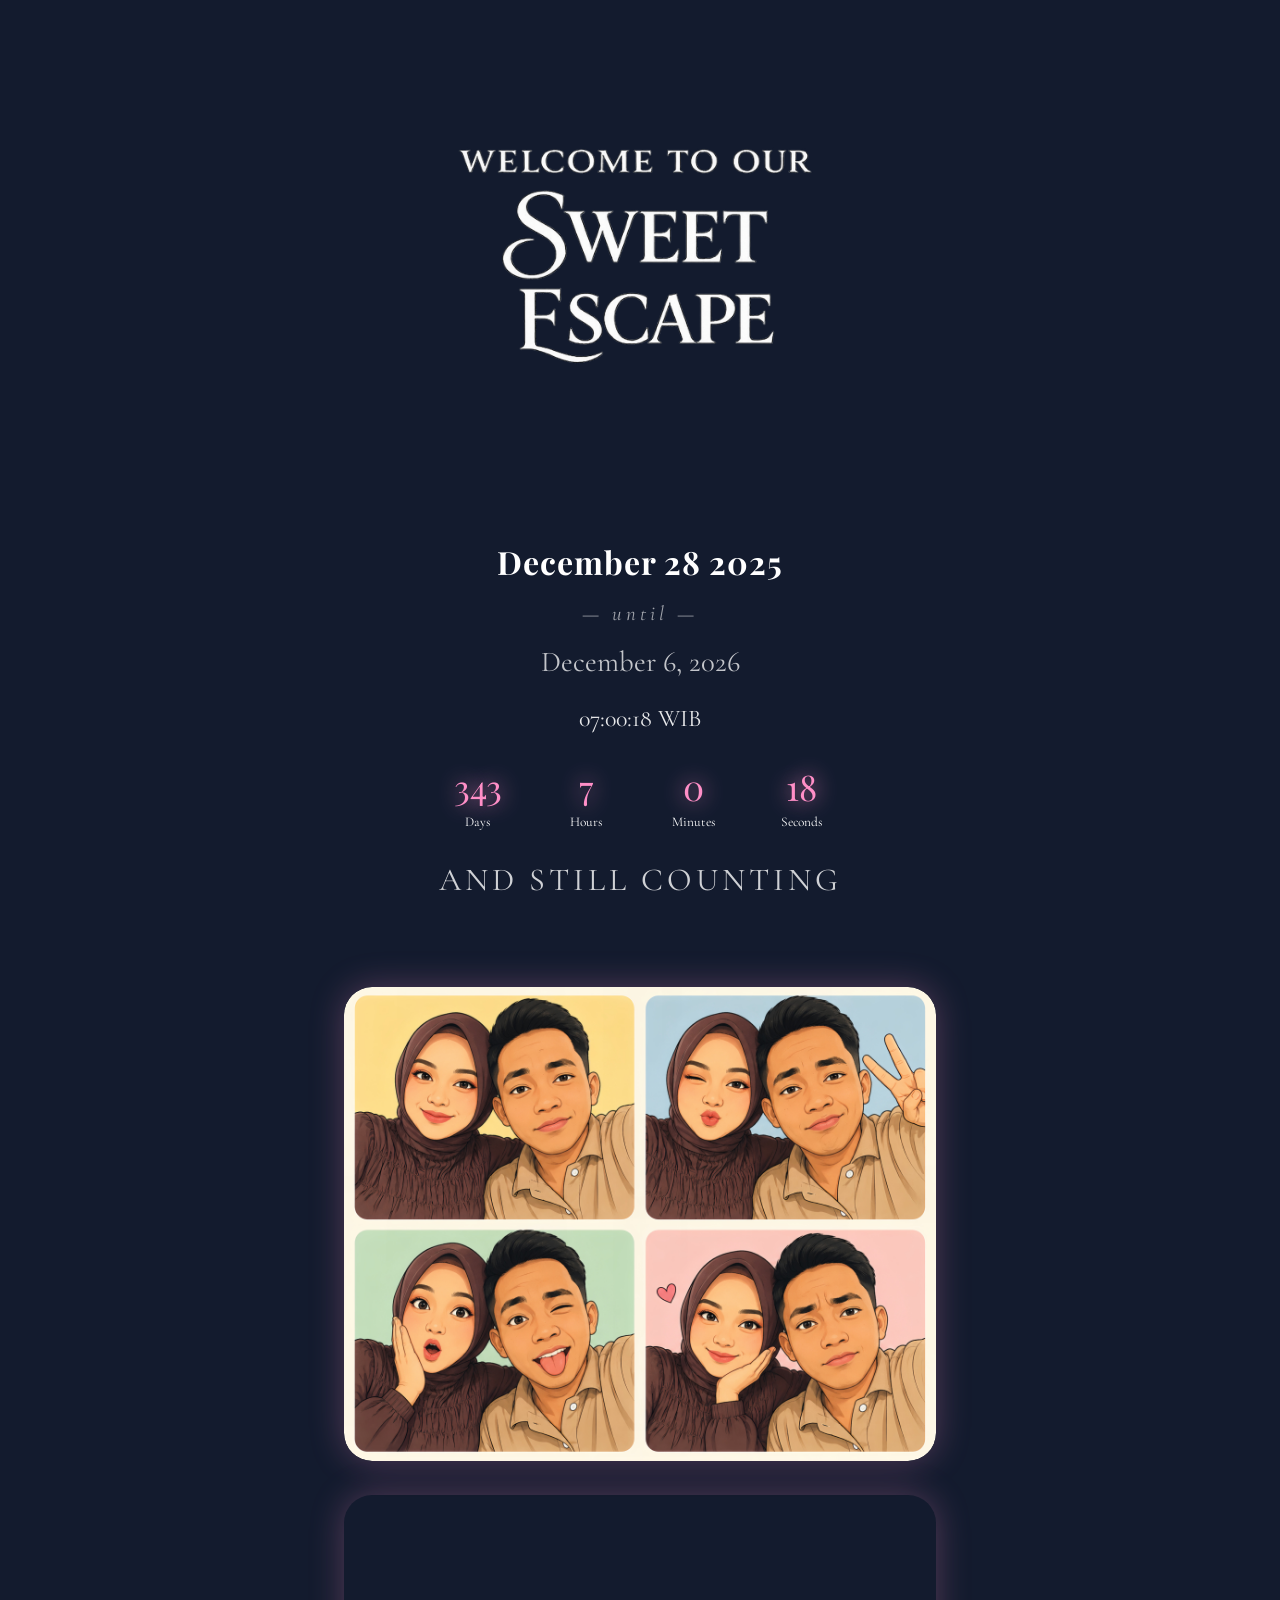
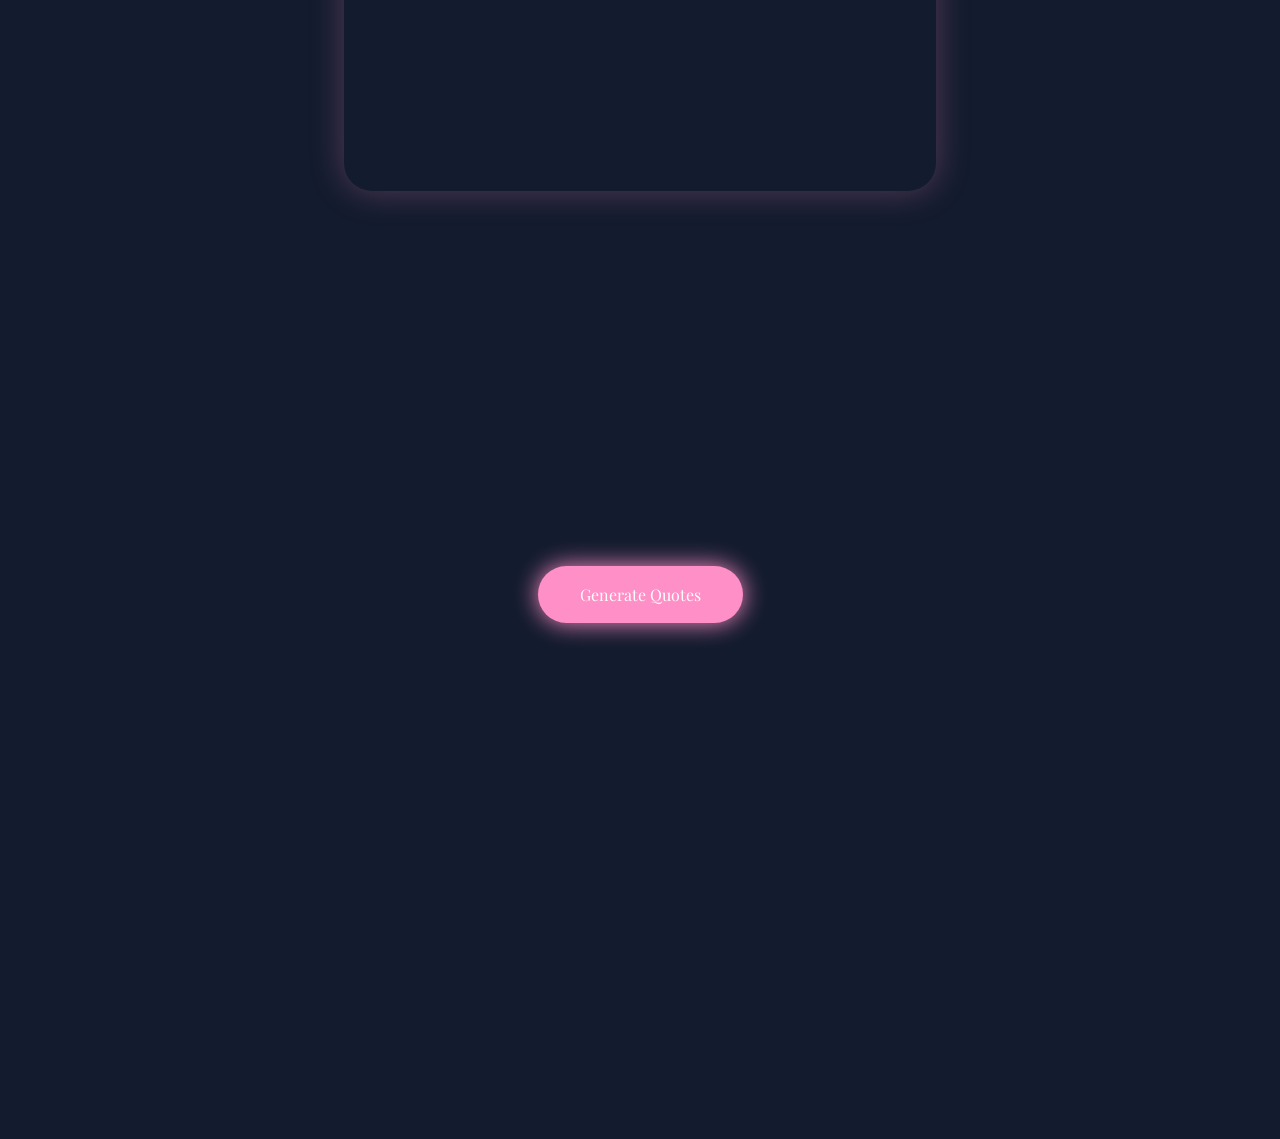
==== index.html @ 9b720d1b "index.html" ====
<!DOCTYPE html>
<html lang="en">
<head>
<meta charset="UTF-8">
<meta name="viewport" content="width=device-width, initial-scale=1.0">

<title>Our Sweet Escape</title>

<link rel="preconnect" href="https://fonts.googleapis.com">
<link rel="preconnect" href="https://fonts.gstatic.com" crossorigin>

<link href="https://fonts.googleapis.com/css2?family=Cormorant+Garamond:wght@400;500;700&family=Playfair+Display:wght@500;700&family=Inter:wght@300;400&display=swap" rel="stylesheet">

<link rel="stylesheet" href="style.css">
</head>
<body>

<!-- SECTION 1 -->
<section class="panel hero">

<img src="welcome.png" class="welcome-img">

<div class="timer-box">

<h2 id="anniversaryDate">December 28 2025</h2>

<div class="until-line">— until —</div>

<div id="fullDate"></div>

<div id="wibClock"></div>

<div class="count-grid">
<div><span id="days">0</span><small>Days</small></div>
<div><span id="hours">0</span><small>Hours</small></div>
<div><span id="minutes">0</span><small>Minutes</small></div>
<div><span id="seconds">0</span><small>Seconds</small></div>
</div>

<p>AND STILL COUNTING</p>

</div>
</section>

<!-- SECTION 2 -->
<section class="panel memories">

<img src="sakurakiri.png" class="sakura left">
<img src="sakurakanan.png" class="sakura right">

<div class="media-stack">

<div class="media-box">
<img src="fotolandscape.jpg" alt="">
</div>

<div class="media-box">
<video autoplay muted loop playsinline>
<source src="cliplandscape.mp4" type="video/mp4">
</video>
</div>

</div>

</section>

<!-- SECTION 3 -->
<section class="panel quotes-section">

<button id="generateBtn">Generate Quotes</button>

<div id="quoteOutput"></div>

</section>

<script src="quotes.js"></script>
<script src="script.js"></script>

</body>
</html>
---- style.css ----
*{
margin:0;
padding:0;
box-sizing:border-box;
cursor:url("images/lovecursor.png"),auto;
}

body{
background:#131B2E;
color:white;
overflow-x:hidden;
scroll-behavior:smooth;
font-family:'Inter',sans-serif;
}

.panel{
min-height:100vh;
display:flex;
flex-direction:column;
justify-content:center;
align-items:center;
padding:40px 20px;
position:relative;
}

h2{
font-family:'Playfair Display',serif;
letter-spacing:1px;
font-size:2rem;
}

small,p,#wibClock,#fullDate{
font-family:'Cormorant Garamond',serif;
}

.welcome-img{
width:min(80vw,460px);
margin-bottom:40px;
animation:fadeUp 2s ease forwards;
}

.timer-box{
text-align:center;
animation:fadeUp 2s ease forwards;
}

#wibClock{
font-size:1.5rem;
margin:10px 0;
opacity:.9;
}

#fullDate{
font-size:1.8rem;
margin-bottom:25px;
opacity:.75;
}

.until-line{
font-family:'Cormorant Garamond',serif;
font-size:1.3rem;
letter-spacing:4px;
opacity:.6;
margin:18px 0;
font-style:italic;
}

.count-grid{
display:grid;
grid-template-columns:repeat(4,1fr);
gap:28px;
margin:30px 0;
}

.count-grid span{
font-size:2.2rem;
display:block;
color:#FF8FC7;
text-shadow:0 0 22px #FF8FC7;
font-family:'Playfair Display',serif;
}

.timer-box p{
letter-spacing:4px;
opacity:.8;
font-size:2rem;
}

/* SAKURA */

.sakura{
position:absolute;
width:500px;
opacity:.42;
transition:2.2s ease;
z-index:1;
}

.left{
left:-500px;
top:5%;
}

.right{
right:-500px;
bottom:5%;
}

.memories.show .left{
left:-70px;
}

.memories.show .right{
right:-70px;
}

/* MEDIA */

.media-stack{
display:flex;
flex-direction:column;
gap:34px;
width:min(82vw,760px);
z-index:3;
align-items:center;
}

.media-box{
width:78%;
overflow:hidden;
border-radius:28px;
box-shadow:0 0 34px rgba(255,143,199,.28);
display:flex;
justify-content:center;
align-items:center;
background:transparent;
}

.media-box img{
width:100%;
height:auto;
display:block;
border-radius:28px;
}

.media-box video{
width:100%;
height:auto;
display:block;
border-radius:28px;
}

/* BUTTON */

#generateBtn{
padding:18px 42px;
border:none;
border-radius:999px;
background:#FF8FC7;
color:white;
font-family:'Playfair Display',serif;
font-size:1rem;
box-shadow:0 0 24px #FF8FC7;
transition:.35s;
}

#generateBtn:hover{
transform:scale(1.06);
}

#quoteOutput{
margin-top:50px;
max-width:760px;
min-height:140px;
text-align:center;
font-family:'Cormorant Garamond',serif;
font-size:1.7rem;
line-height:1.8;
padding:0 20px;
}

@keyframes fadeUp{
from{
opacity:0;
transform:translateY(25px);
}
to{
opacity:1;
transform:translateY(0);
}
}

@media(max-width:768px){

.count-grid{
grid-template-columns:repeat(2,1fr);
gap:20px;
}

.sakura{
width:330px;
}

.memories.show .left{
left:-90px;
}

.memories.show .right{
right:-90px;
}

#quoteOutput{
font-size:1.2rem;
}

h2{
font-size:1.45rem;
}
}
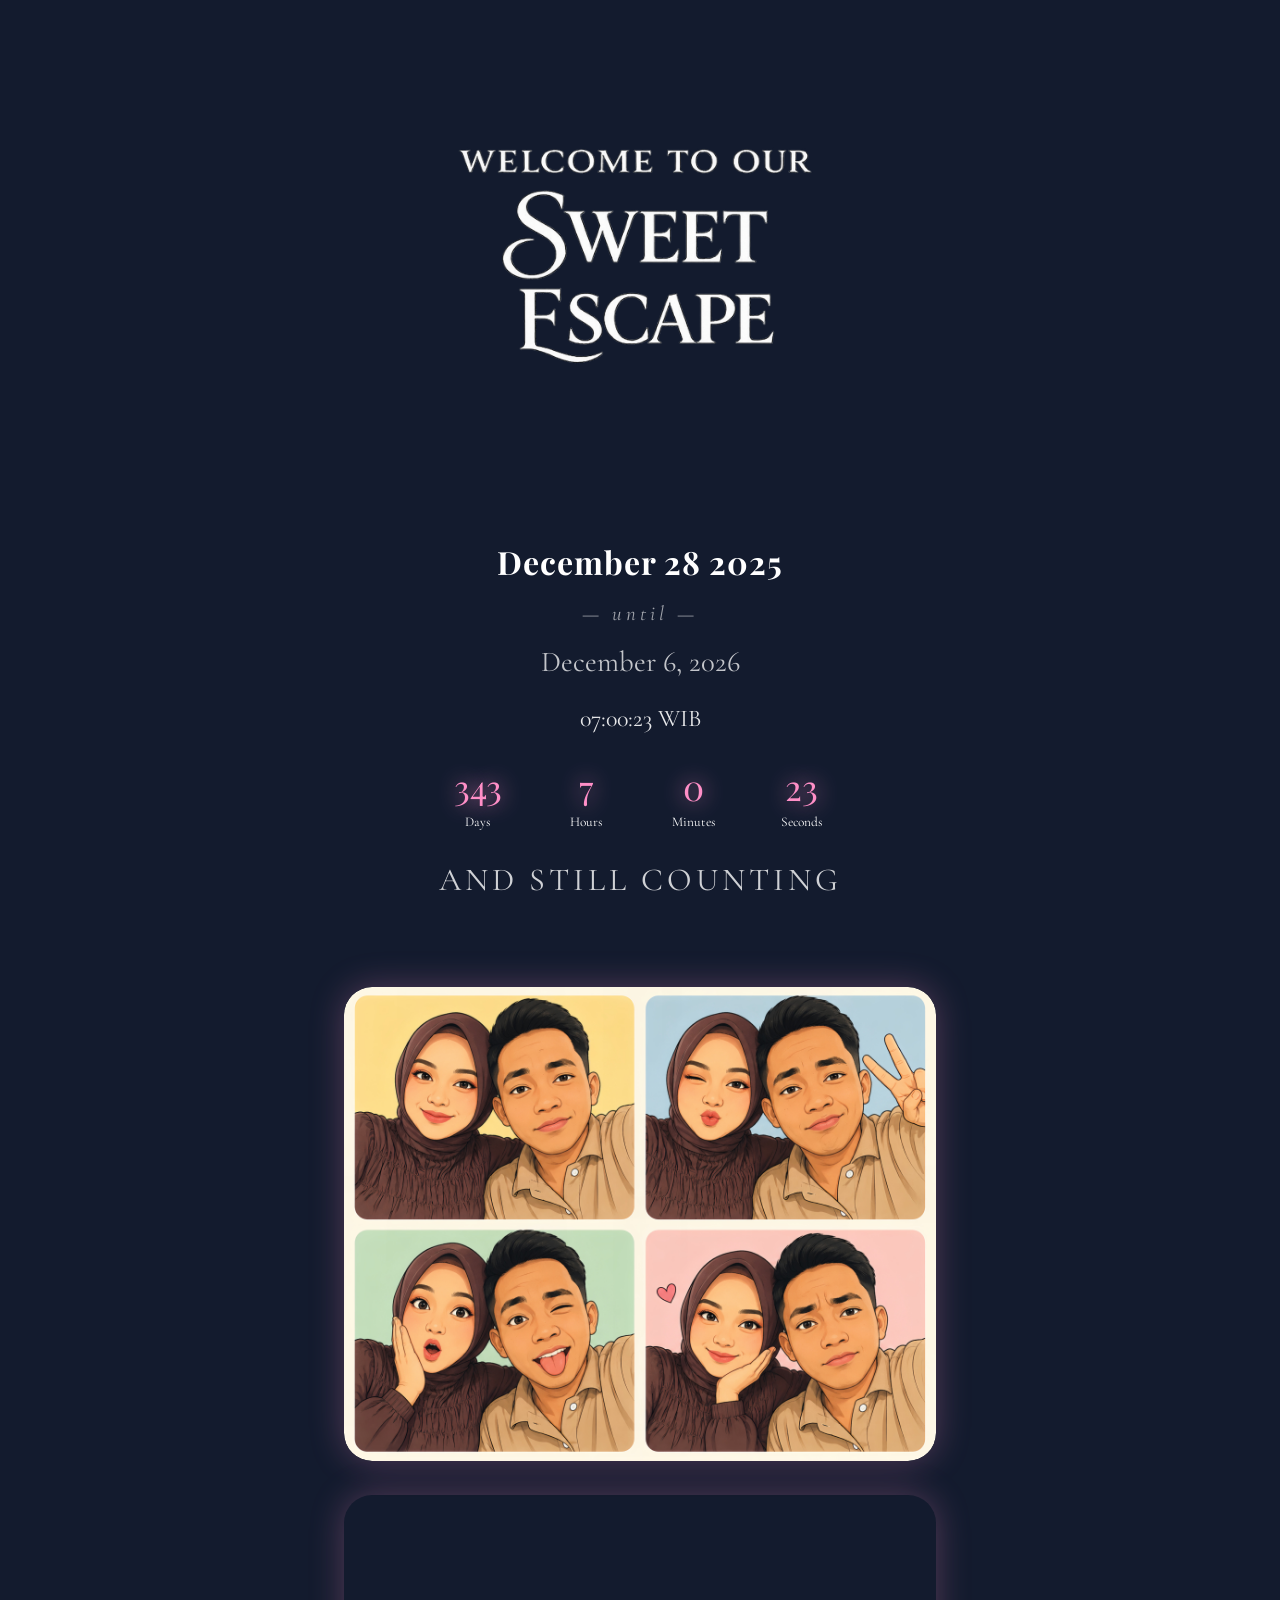
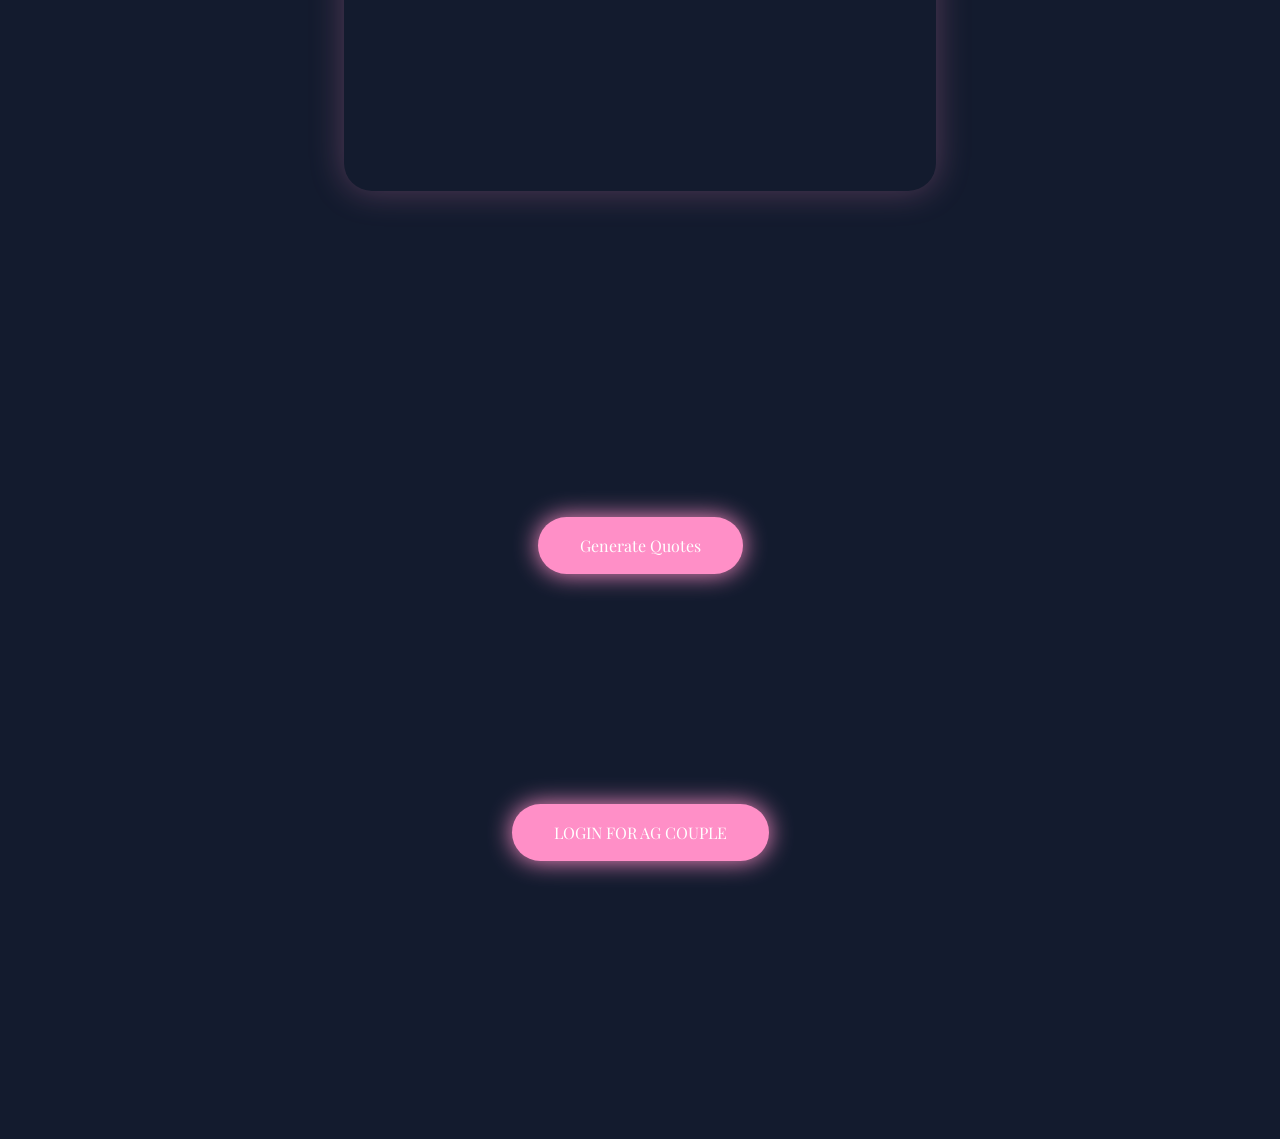
==== commit 26ef1cd5: "restore full project after reset" ====
--- a/index.html
+++ b/index.html
@@ -71,10 +71,34 @@
 
 <div id="quoteOutput"></div>
 
+<button id="loginBtn" class="quote-btn">
+LOGIN FOR AG COUPLE
+</button>
+
 </section>
 
+<!-- LOGIN POPUP -->
+<div id="loginPopup">
+
+<div class="login-box">
+
+<h2>AG Couple Login</h2>
+
+<input id="loginUsername" placeholder="ID">
+
+<input id="loginPassword" type="password" placeholder="Password">
+
+<button onclick="submitLogin()">Enter</button>
+
+<p id="loginError"></p>
+
+</div>
+
+</div>
+
+<script src="auth.js"></script>
 <script src="quotes.js"></script>
 <script src="script.js"></script>
 
 </body>
-</html>
+</html>
--- a/style.css
+++ b/style.css
@@ -2,7 +2,7 @@
 margin:0;
 padding:0;
 box-sizing:border-box;
-cursor:url("images/lovecursor.png"),auto;
+cursor:url("lovecursor.png"),auto;
 }
 
 body{
@@ -86,8 +86,6 @@
 font-size:2rem;
 }
 
-/* SAKURA */
-
 .sakura{
 position:absolute;
 width:500px;
@@ -114,8 +112,6 @@
 right:-70px;
 }
 
-/* MEDIA */
-
 .media-stack{
 display:flex;
 flex-direction:column;
@@ -150,9 +146,10 @@
 border-radius:28px;
 }
 
-/* BUTTON */
-
-#generateBtn{
+/* BUTTONS */
+
+#generateBtn,
+#loginBtn{
 padding:18px 42px;
 border:none;
 border-radius:999px;
@@ -164,8 +161,13 @@
 transition:.35s;
 }
 
-#generateBtn:hover{
+#generateBtn:hover,
+#loginBtn:hover{
 transform:scale(1.06);
+}
+
+#loginBtn{
+margin-top:45px;
 }
 
 #quoteOutput{
@@ -216,4 +218,116 @@
 h2{
 font-size:1.45rem;
 }
+}
+
+/* LOGIN POPUP */
+
+#loginPopup{
+position:fixed;
+inset:0;
+background:rgba(0,0,0,.85);
+display:none;
+justify-content:center;
+align-items:center;
+z-index:9999;
+}
+
+#loginPopup.show{
+display:flex;
+}
+
+.login-box{
+background:#111;
+padding:35px;
+border-radius:20px;
+width:320px;
+display:flex;
+flex-direction:column;
+gap:15px;
+}
+
+.login-box input{
+padding:14px;
+border-radius:12px;
+border:none;
+}
+
+.login-box button{
+padding:14px;
+border:none;
+border-radius:999px;
+background:#FF8FC7;
+color:white;
+font-family:'Playfair Display',serif;
+box-shadow:0 0 24px #FF8FC7;
+}
+
+#loginError{
+color:pink;
+text-align:center;
+}
+
+#callPopup{
+position:fixed;
+inset:0;
+background:rgba(0,0,0,.85);
+display:none;
+justify-content:center;
+align-items:center;
+z-index:99999;
+}
+
+#callPopup.show{
+display:flex;
+}
+
+.call-box{
+display:flex;
+flex-direction:column;
+align-items:center;
+gap:25px;
+}
+
+#callImage{
+width:min(85vw,500px);
+border-radius:24px;
+box-shadow:0 0 30px rgba(255,143,199,.35);
+}
+
+#closeCallPopup{
+padding:18px 42px;
+border:none;
+border-radius:999px;
+background:#FF8FC7;
+color:white;
+font-family:'Playfair Display',serif;
+font-size:1rem;
+box-shadow:0 0 24px #FF8FC7;
+}
+
+#loginBtn{
+  margin-top:18px;
+}
+
+#loginBtn{
+margin-top:40px;
+}
+
+#startCallBtn,
+#logoutBtn{
+padding:18px 42px;
+border:none;
+border-radius:999px;
+background:#FF8FC7;
+color:white;
+font-family:'Playfair Display',serif;
+font-size:1rem;
+box-shadow:0 0 24px #FF8FC7;
+transition:.35s;
+margin-top:25px;
+}
+
+#startCallBtn:hover,
+#logoutBtn:hover{
+transform:scale(1.06);
 }
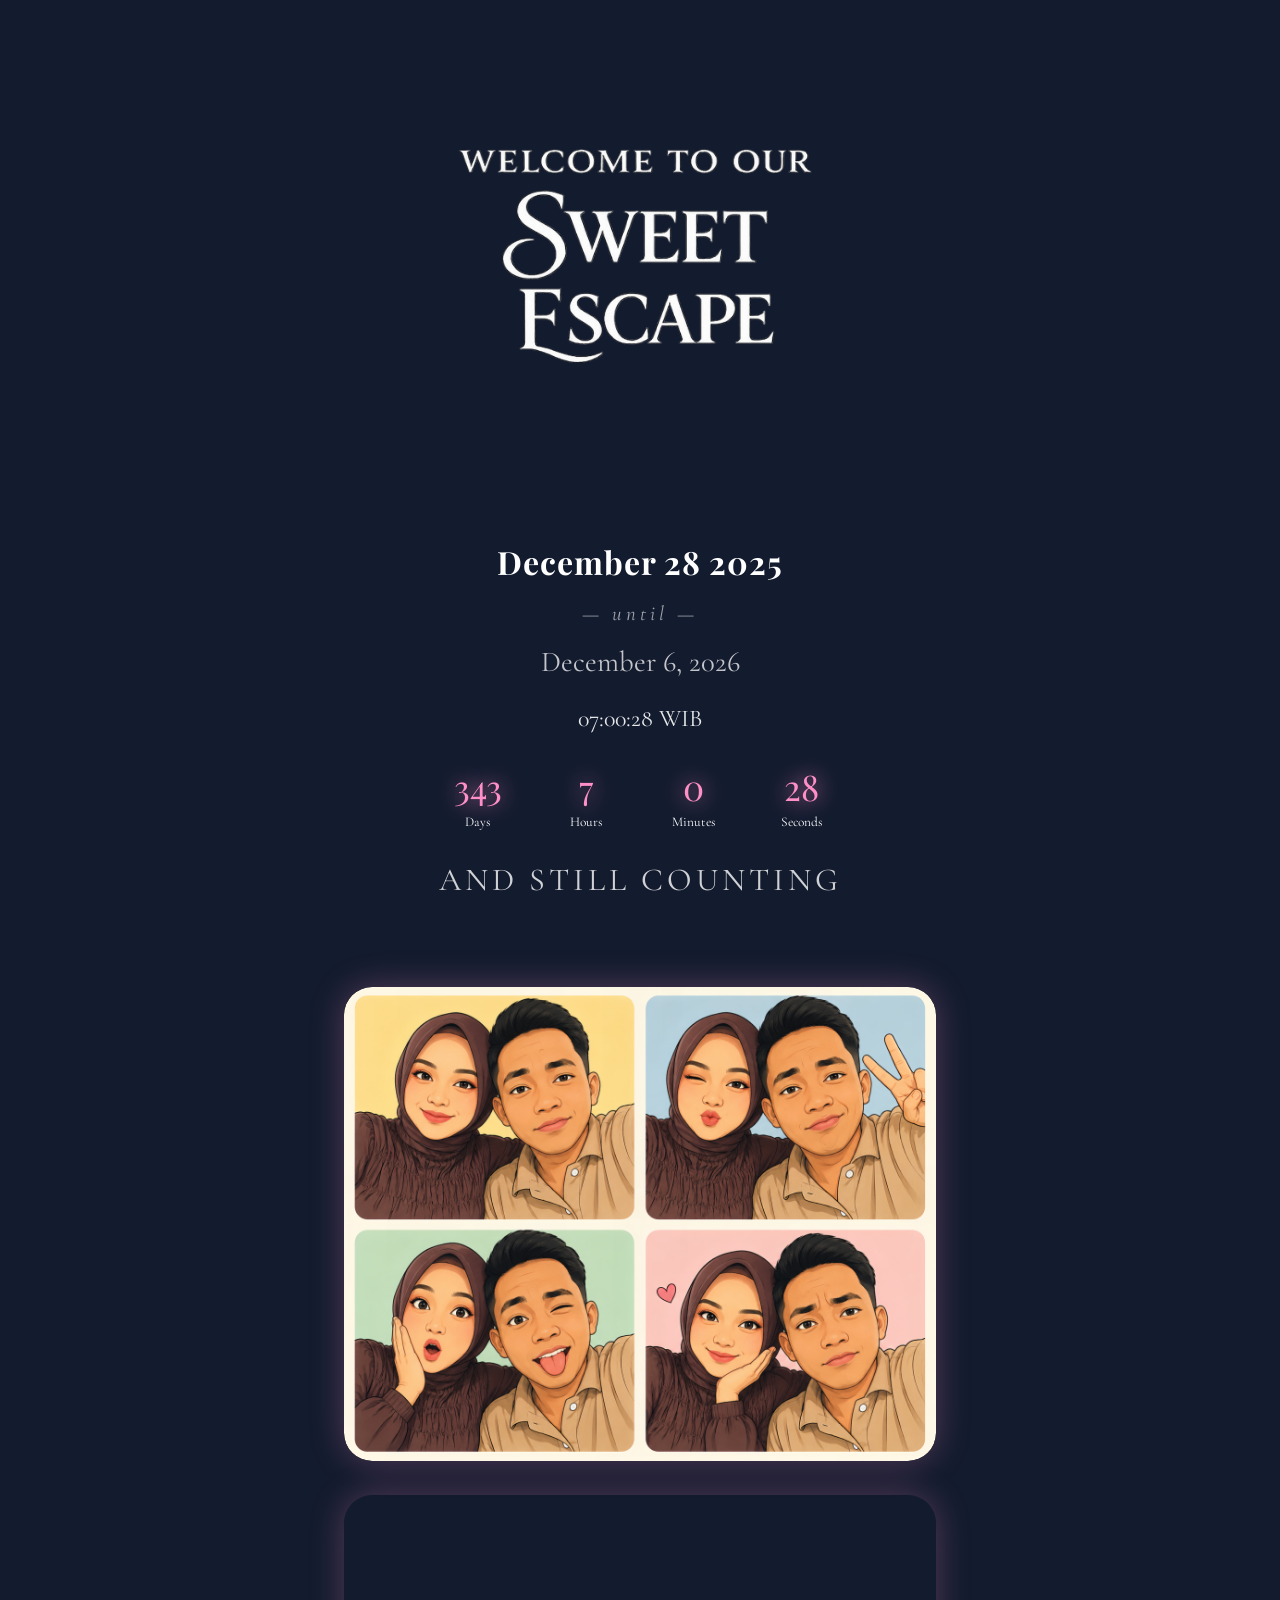
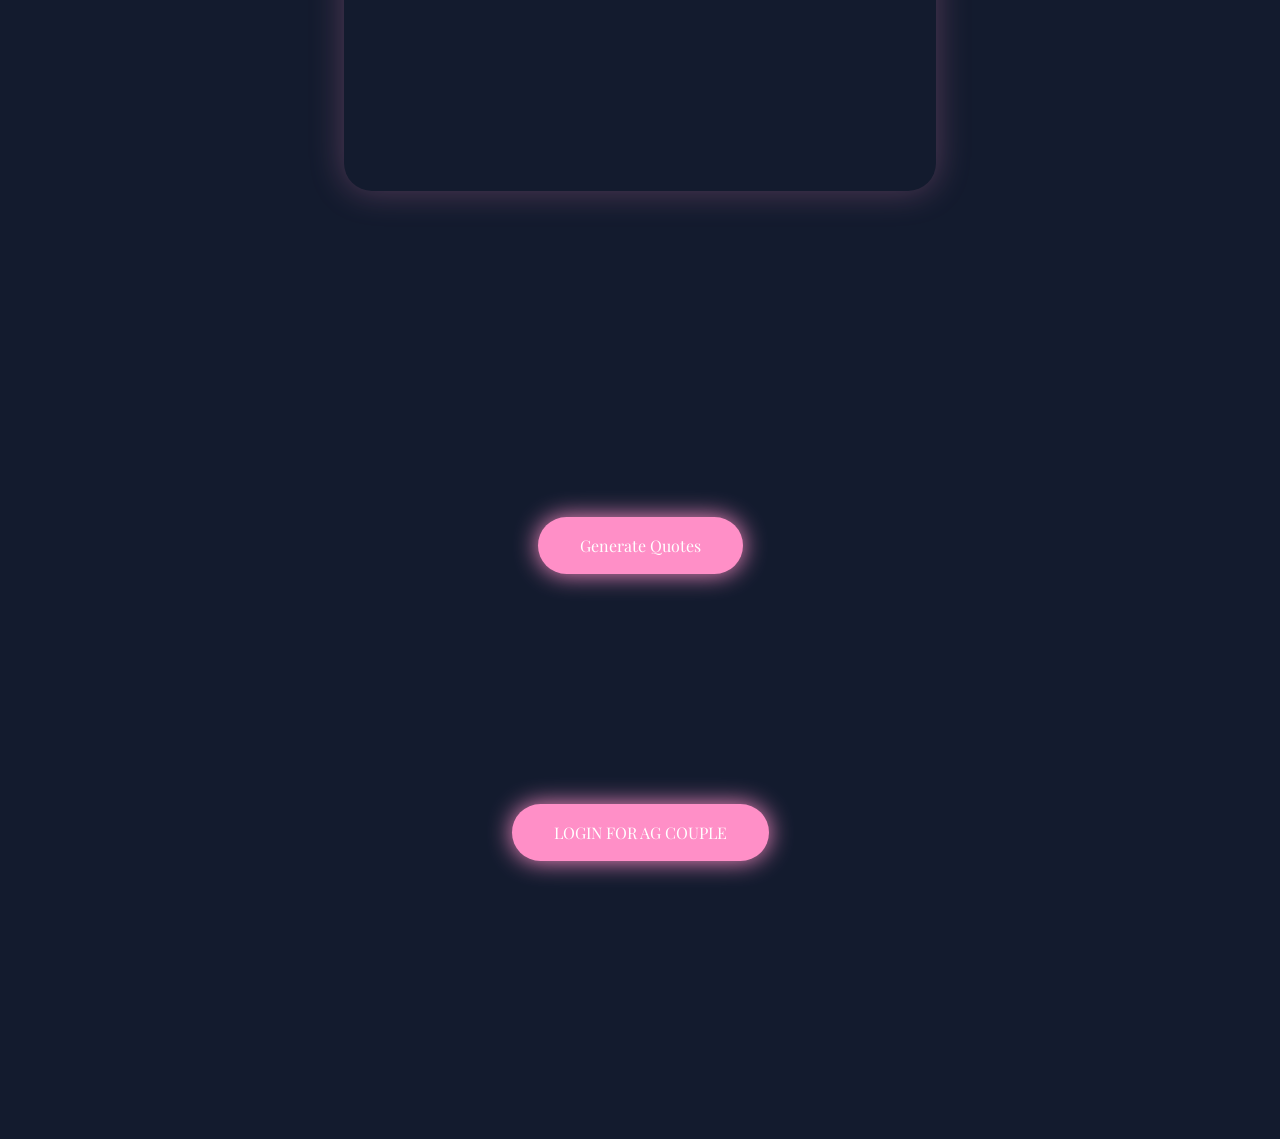
==== commit 7656526a: "index.html" ====
--- a/index.html
+++ b/index.html
@@ -101,4 +101,4 @@
 <script src="script.js"></script>
 
 </body>
-</html>+</html>
--- a/style.css
+++ b/style.css
@@ -330,4 +330,4 @@
 #startCallBtn:hover,
 #logoutBtn:hover{
 transform:scale(1.06);
-}+}
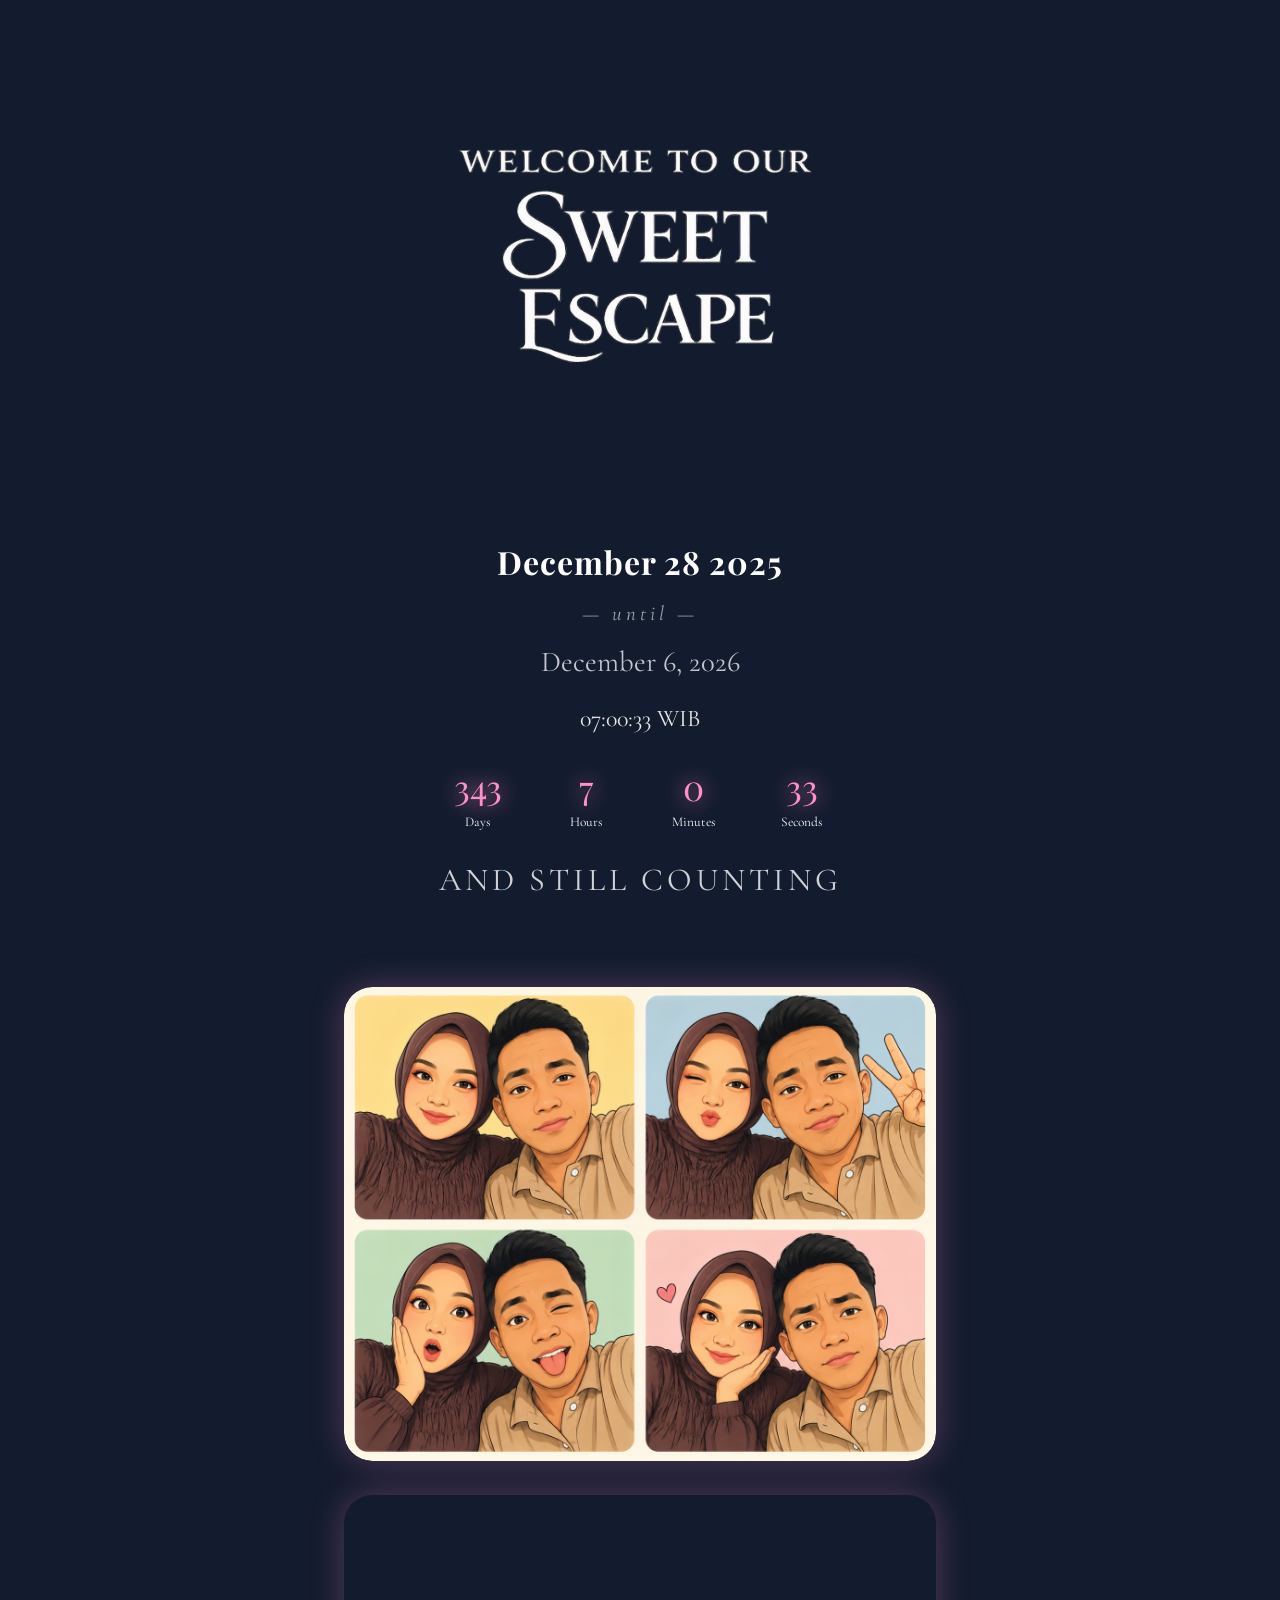
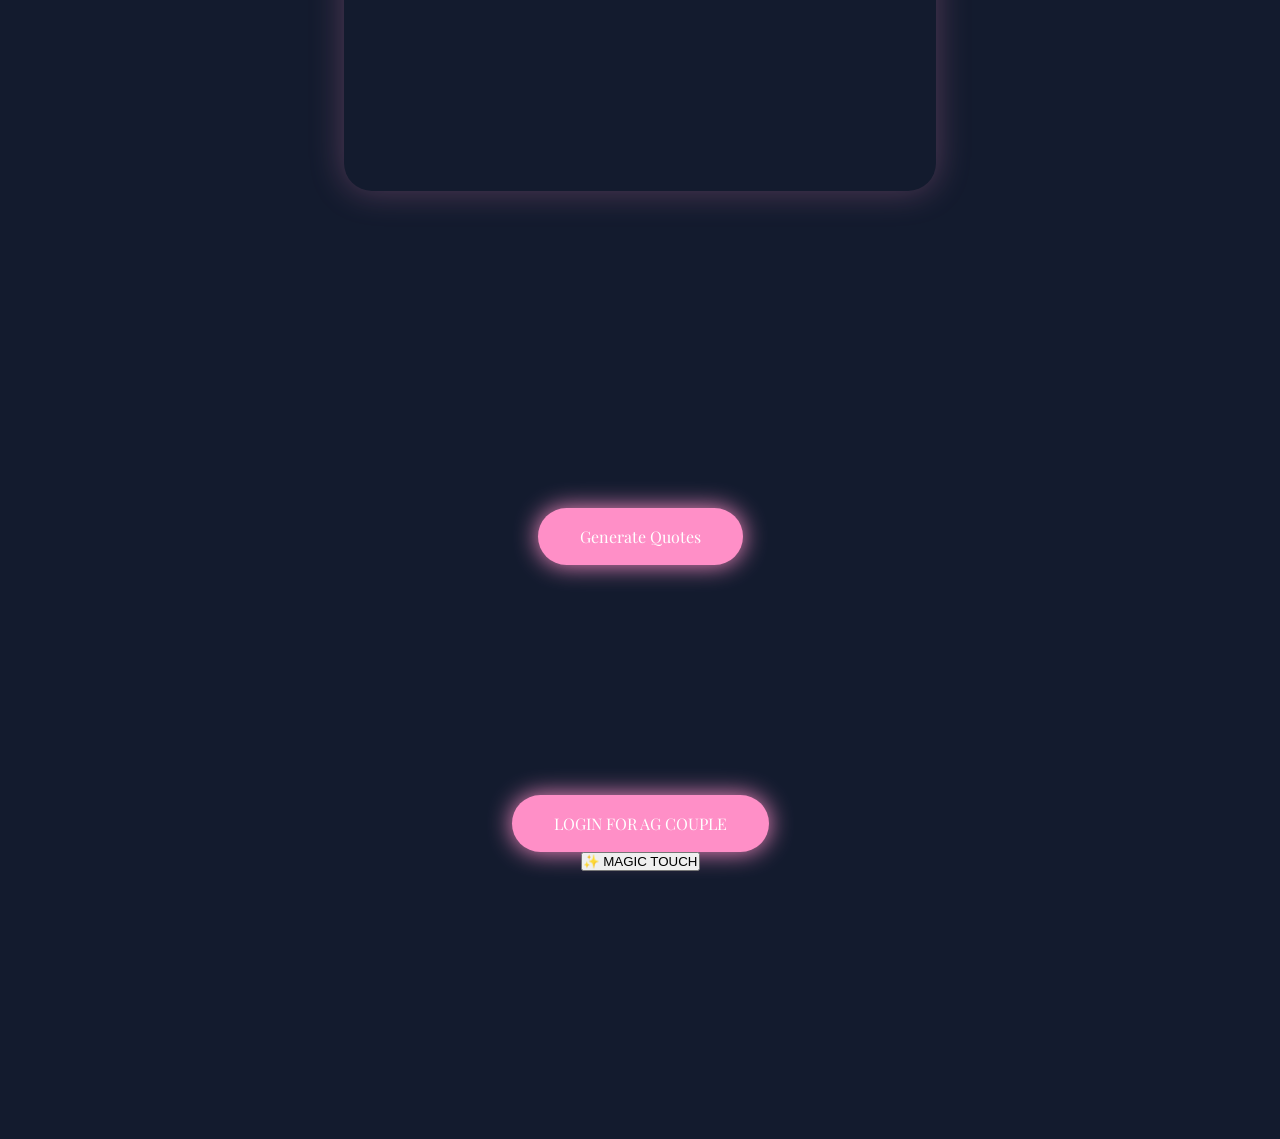
==== commit 87b0258a: "index.html" ====
--- a/index.html
+++ b/index.html
@@ -75,6 +75,10 @@
 LOGIN FOR AG COUPLE
 </button>
 
+<button id="magicTouchBtn" class="quote-btn">
+✨ MAGIC TOUCH
+</button>
+
 </section>
 
 <!-- LOGIN POPUP -->
--- a/style.css
+++ b/style.css
@@ -331,3 +331,55 @@
 #logoutBtn:hover{
 transform:scale(1.06);
 }
+
+#callText{
+font-family:'Playfair Display',serif;
+font-size:1.7rem;
+letter-spacing:2px;
+text-align:center;
+color:white;
+text-shadow:0 0 18px rgba(255,143,199,.5);
+}
+
+#incomingButtons{
+display:none;
+gap:18px;
+justify-content:center;
+align-items:center;
+flex-wrap:wrap;
+}
+
+.pink-btn{
+padding:18px 42px;
+border:none;
+border-radius:999px;
+background:#FF8FC7;
+color:white;
+font-family:'Playfair Display',serif;
+font-size:1rem;
+box-shadow:0 0 24px #FF8FC7;
+transition:.35s;
+}
+
+.pink-btn:hover{
+transform:scale(1.06);
+}
+
+@media(max-width:768px){
+
+#callText{
+font-size:1.2rem;
+padding:0 14px;
+}
+
+#incomingButtons{
+flex-direction:column;
+width:100%;
+}
+
+.pink-btn{
+width:80%;
+max-width:300px;
+}
+
+}
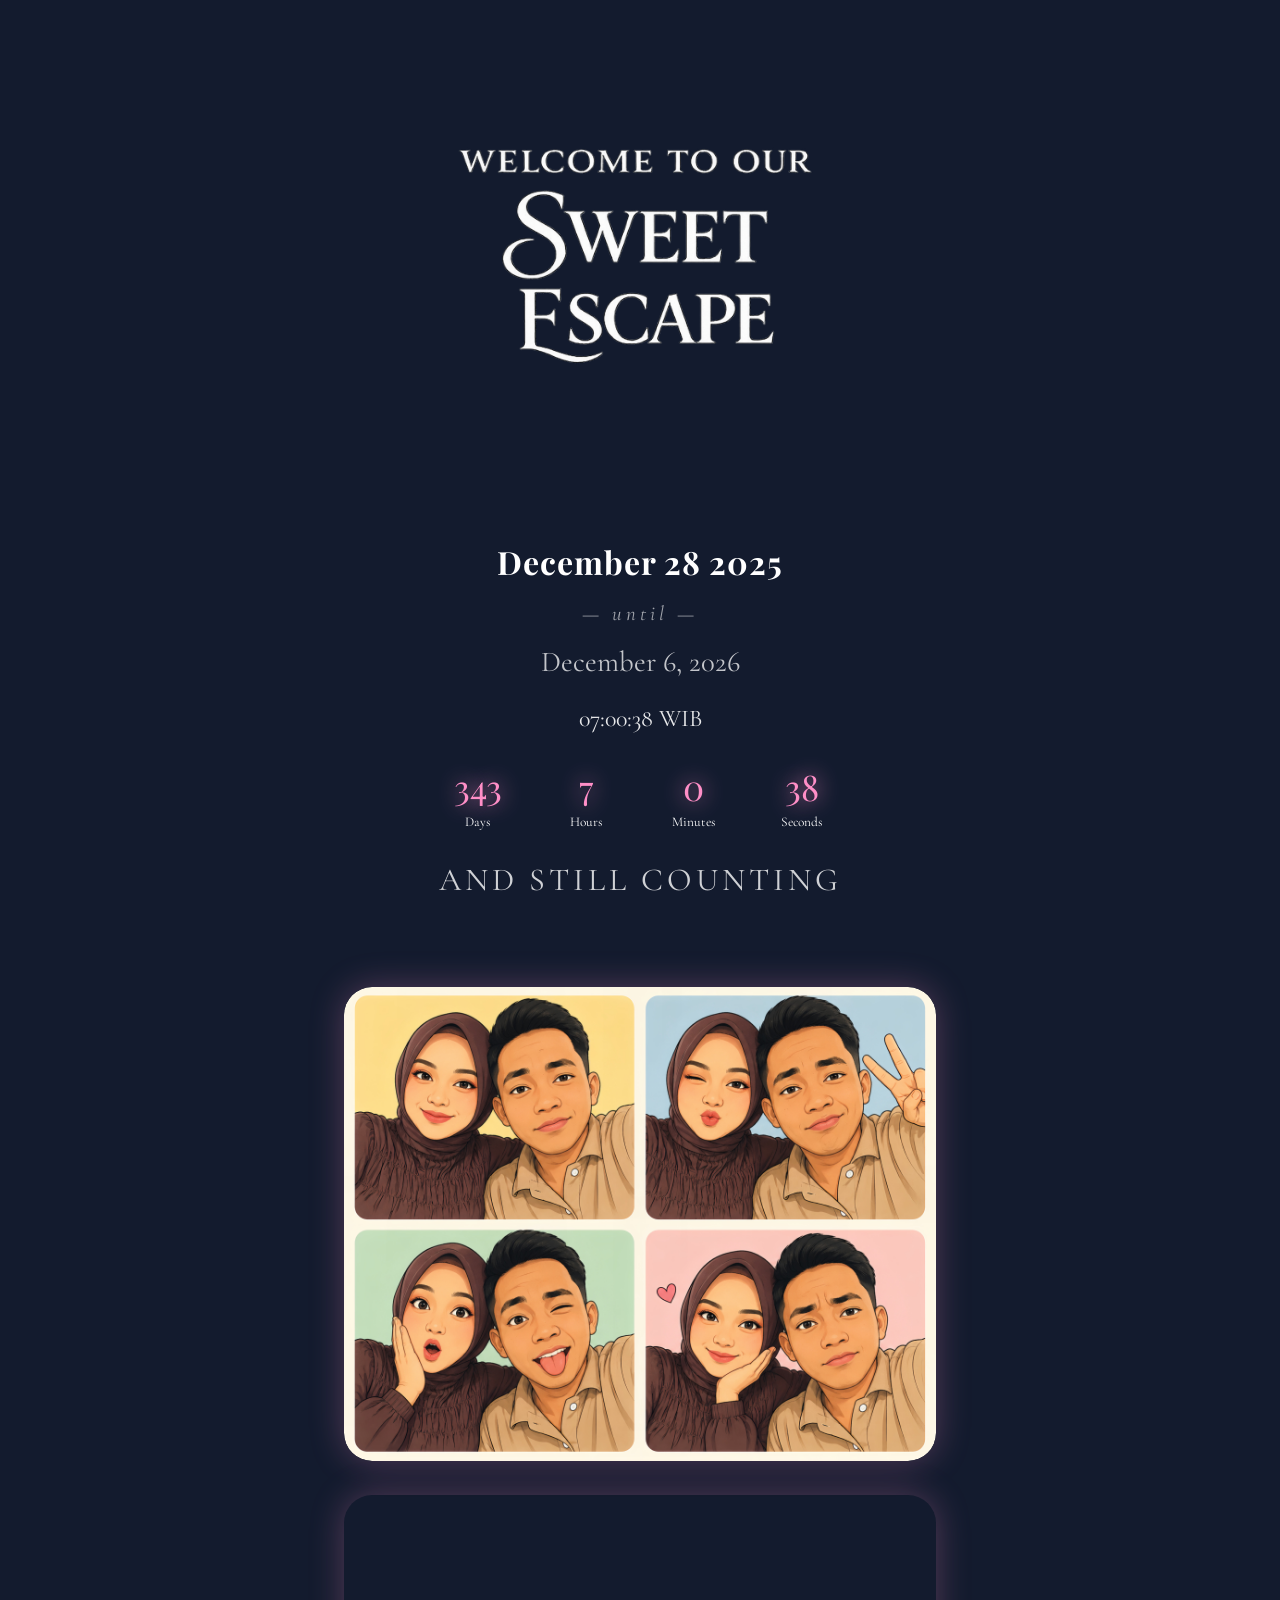
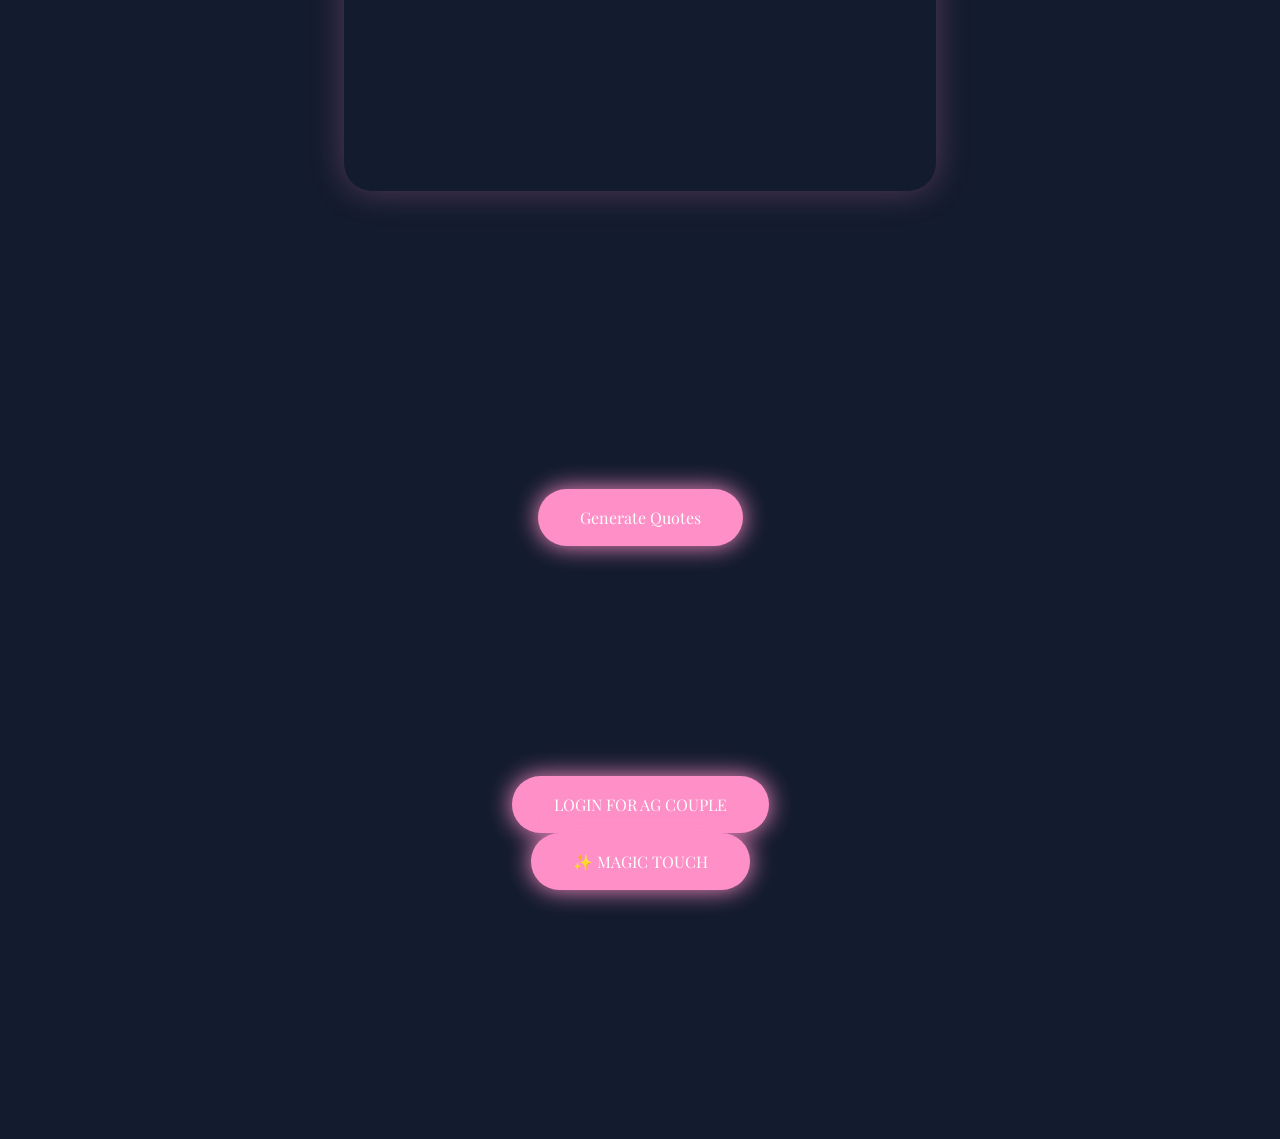
==== commit a845b711: "index.html" ====
--- a/index.html
+++ b/index.html
@@ -78,7 +78,7 @@
 <button id="magicTouchBtn" class="quote-btn">
 ✨ MAGIC TOUCH
 </button>
-
+  
 </section>
 
 <!-- LOGIN POPUP -->
--- a/style.css
+++ b/style.css
@@ -149,7 +149,8 @@
 /* BUTTONS */
 
 #generateBtn,
-#loginBtn{
+#loginBtn,
+#magicTouchBtn{
 padding:18px 42px;
 border:none;
 border-radius:999px;
@@ -162,7 +163,8 @@
 }
 
 #generateBtn:hover,
-#loginBtn:hover{
+#loginBtn:hover,
+#magicTouchBtn:hover{
 transform:scale(1.06);
 }
 
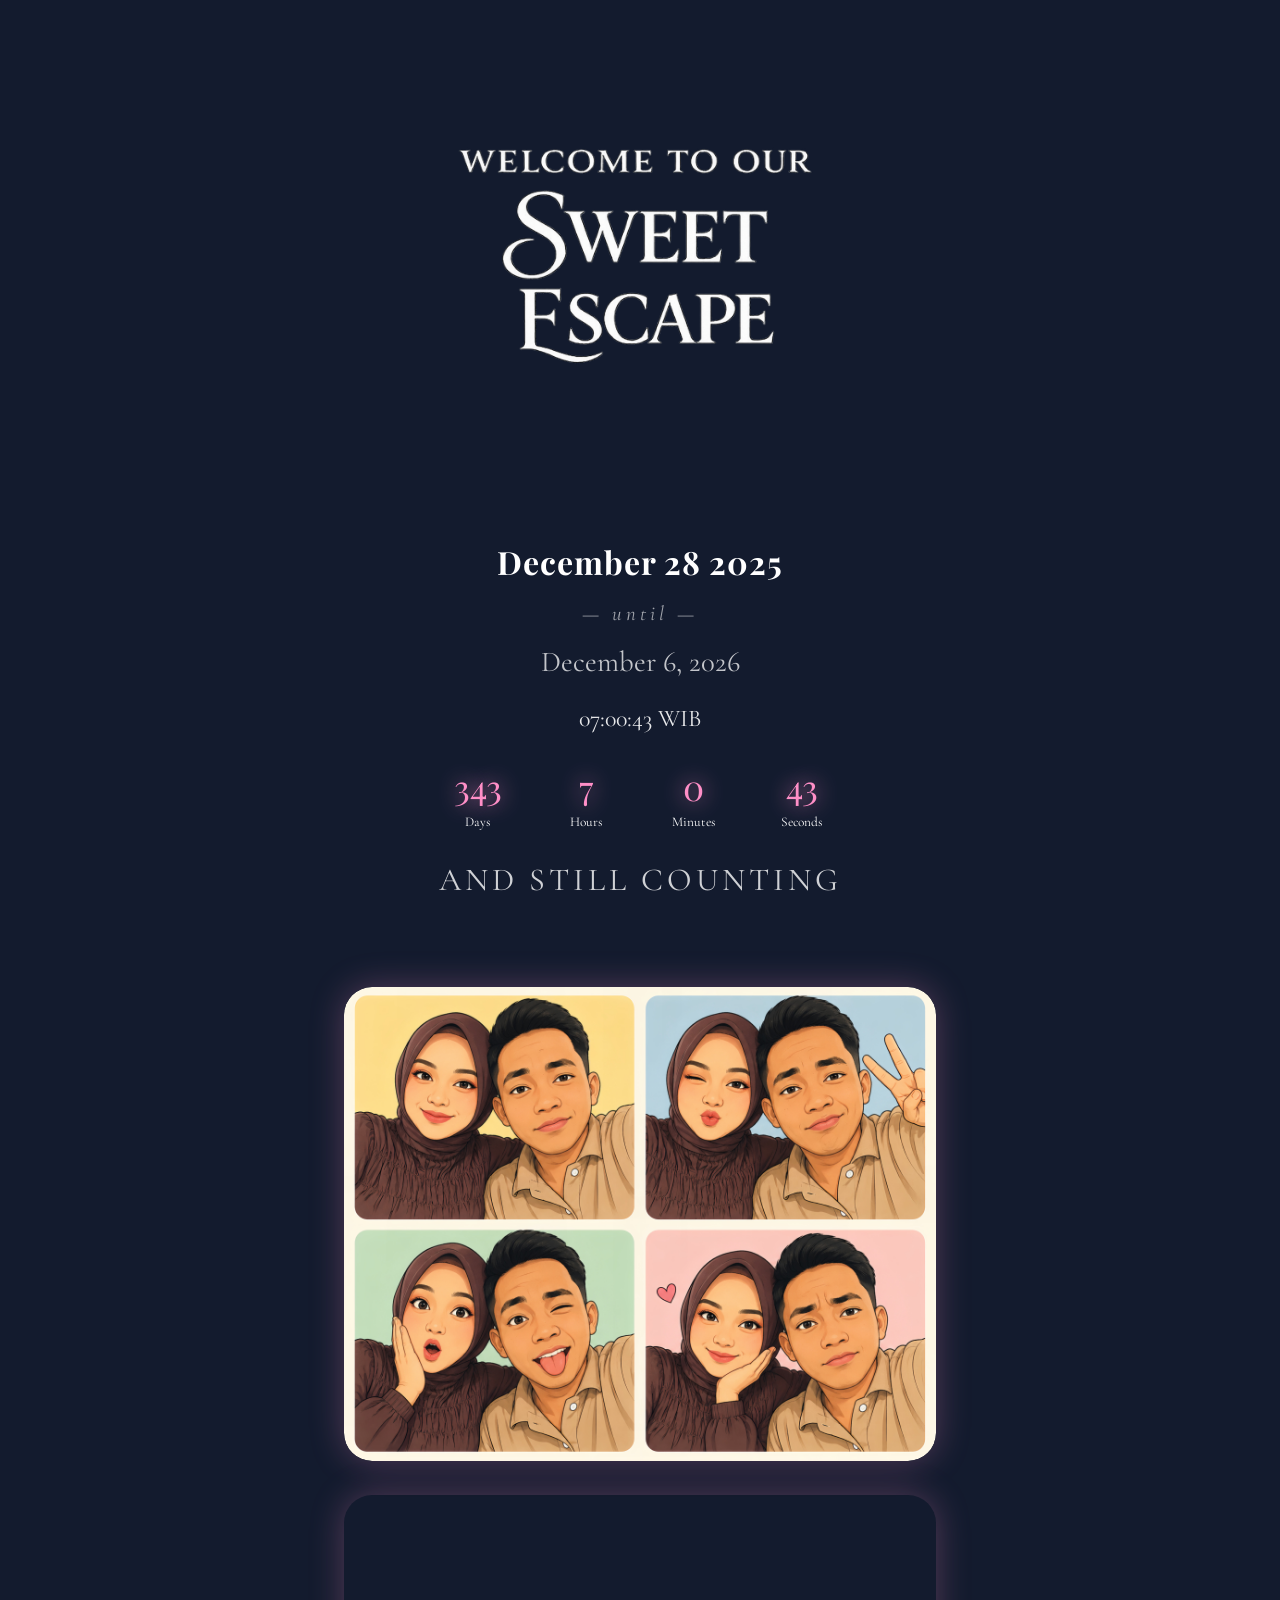
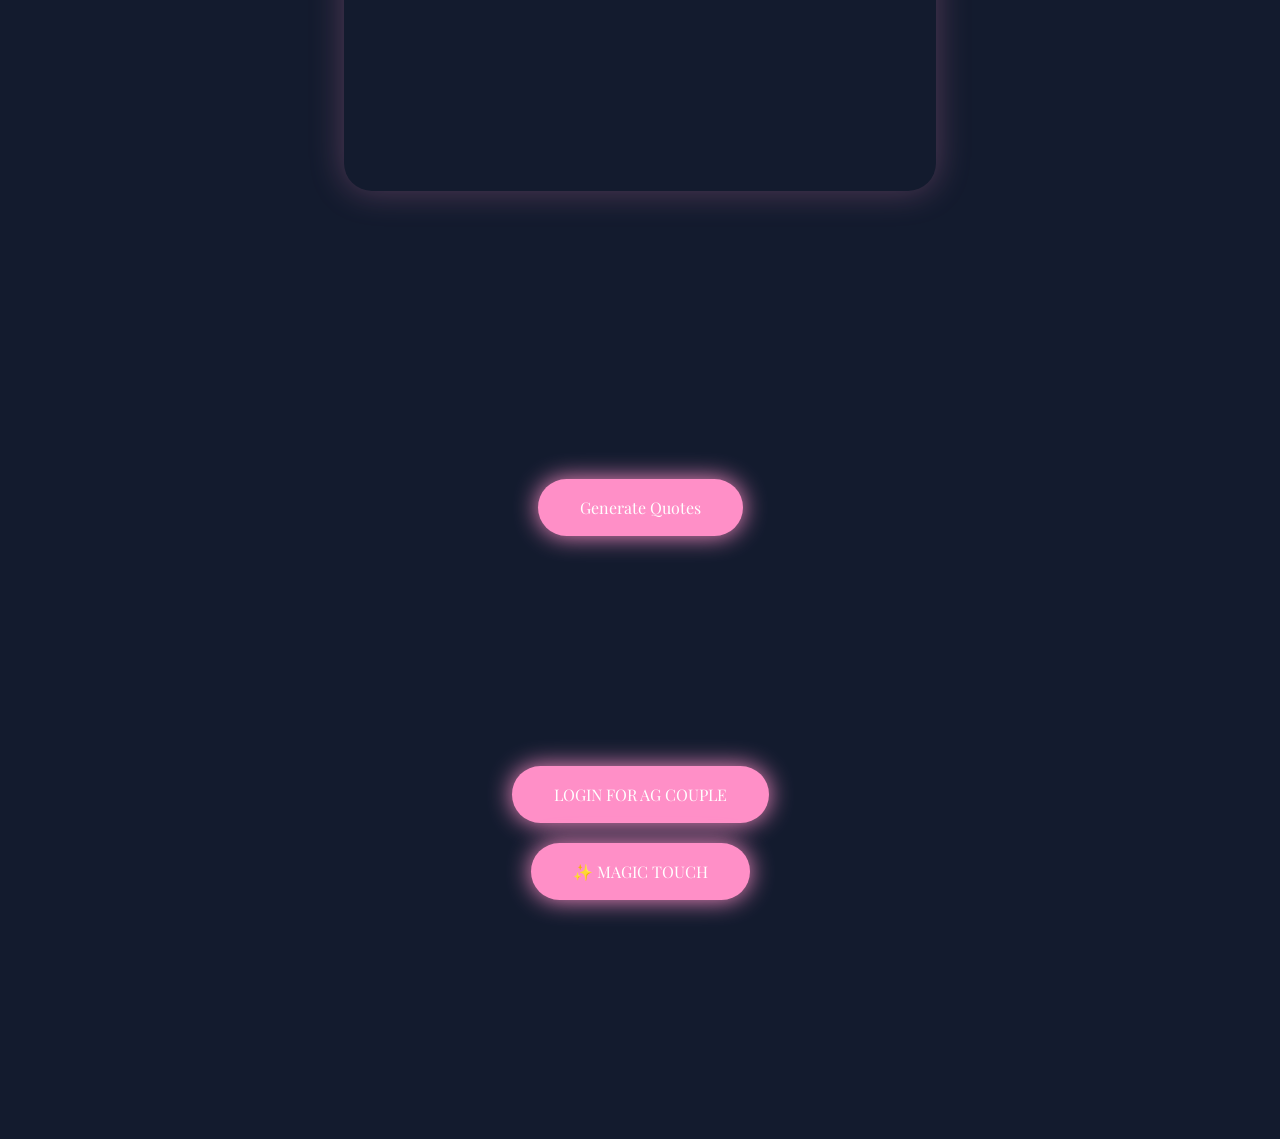
==== commit 218d4ffa: "index.html" ====
--- a/index.html
+++ b/index.html
@@ -1,6 +1,7 @@
 <!DOCTYPE html>
 <html lang="en">
 <head>
+<link rel="icon" type="image/png" href="lovecursor.png">
 <meta charset="UTF-8">
 <meta name="viewport" content="width=device-width, initial-scale=1.0">
 
--- a/style.css
+++ b/style.css
@@ -170,6 +170,7 @@
 
 #loginBtn{
 margin-top:45px;
+margin-bottom:20px;
 }
 
 #quoteOutput{
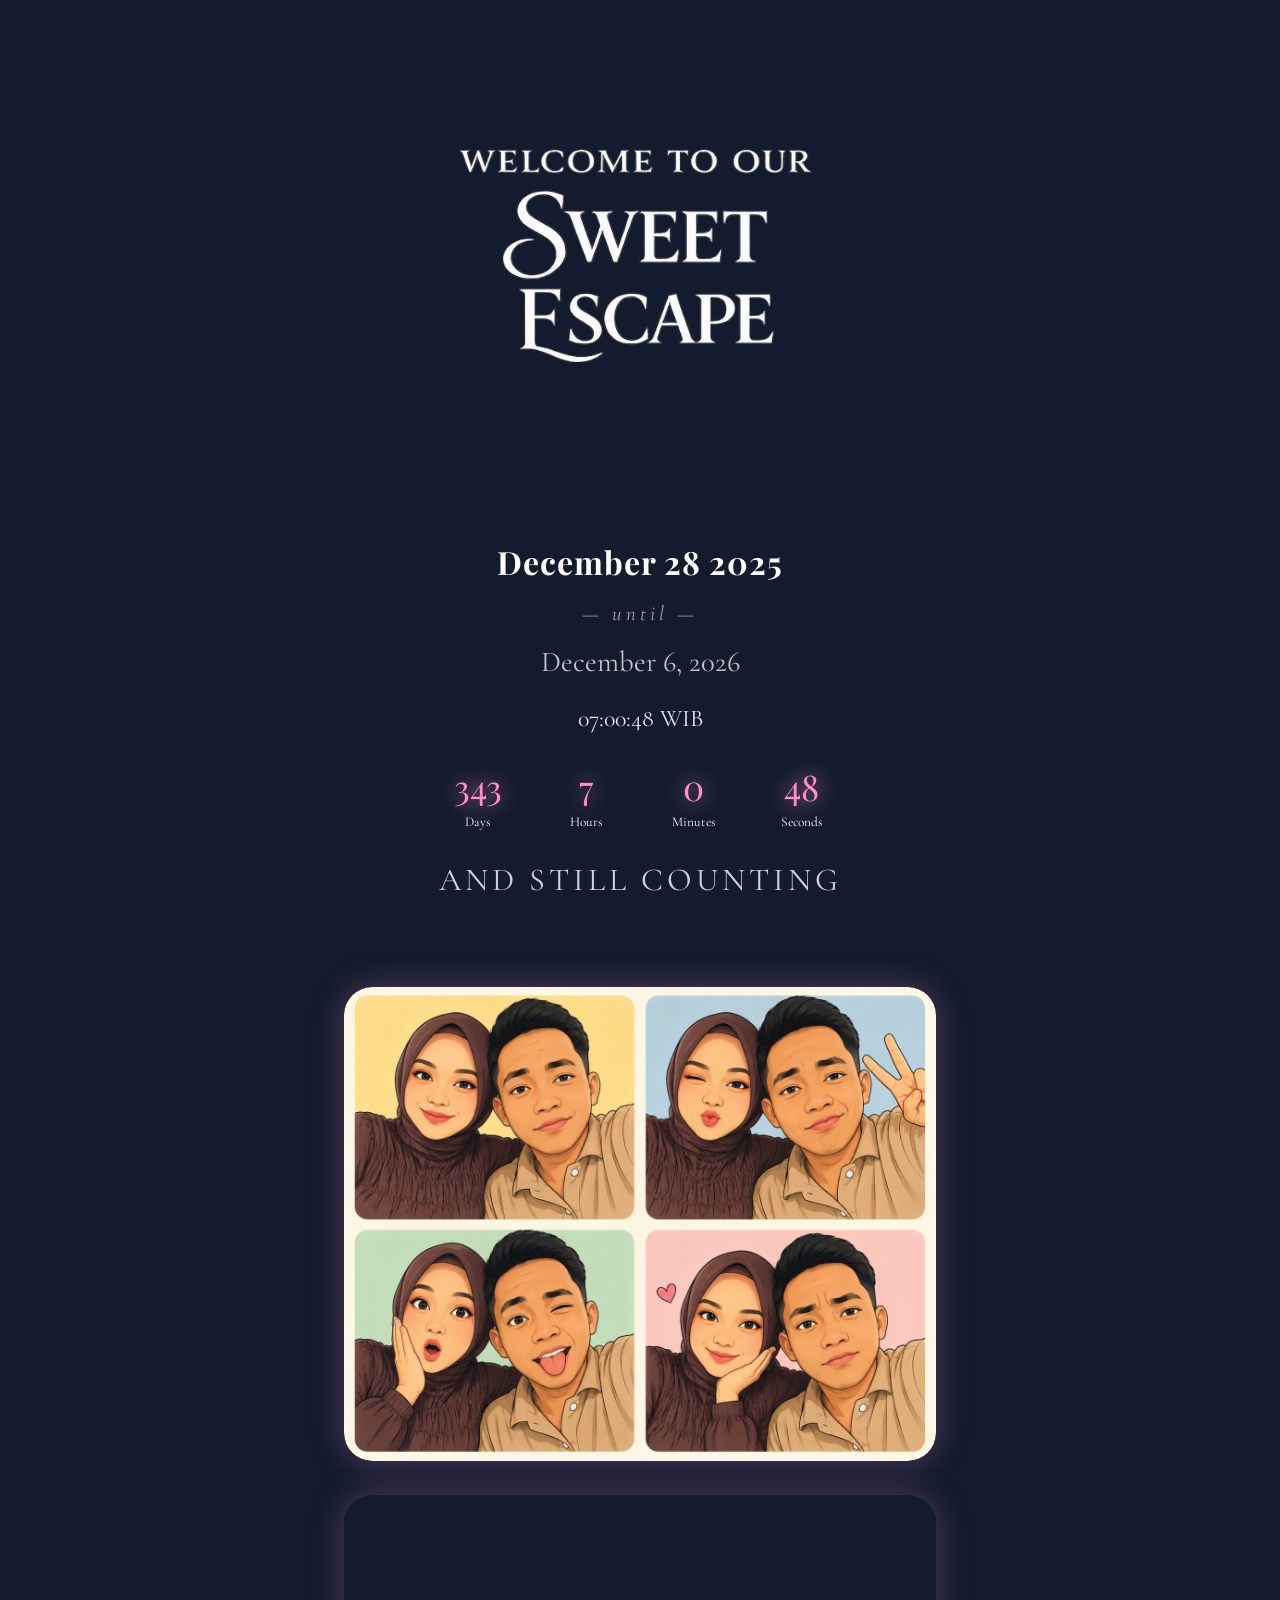
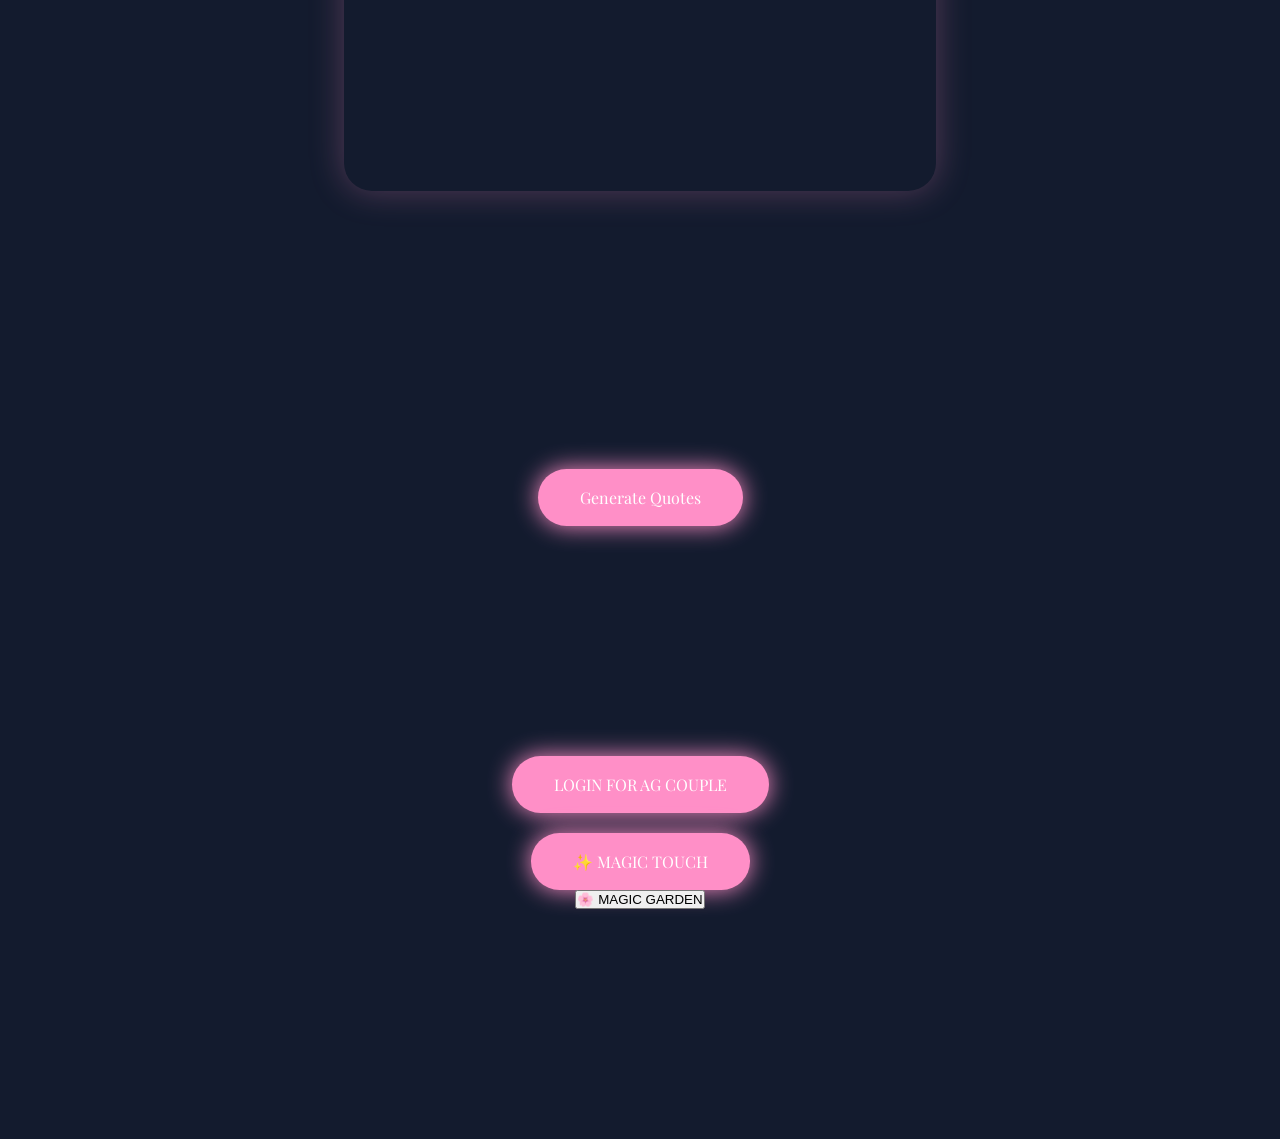
==== commit 005fdb19: "index.html" ====
--- a/index.html
+++ b/index.html
@@ -79,6 +79,10 @@
 <button id="magicTouchBtn" class="quote-btn">
 ✨ MAGIC TOUCH
 </button>
+
+<button id="magicGardenBtn" class="quote-btn">
+🌸 MAGIC GARDEN
+</button>
   
 </section>
 
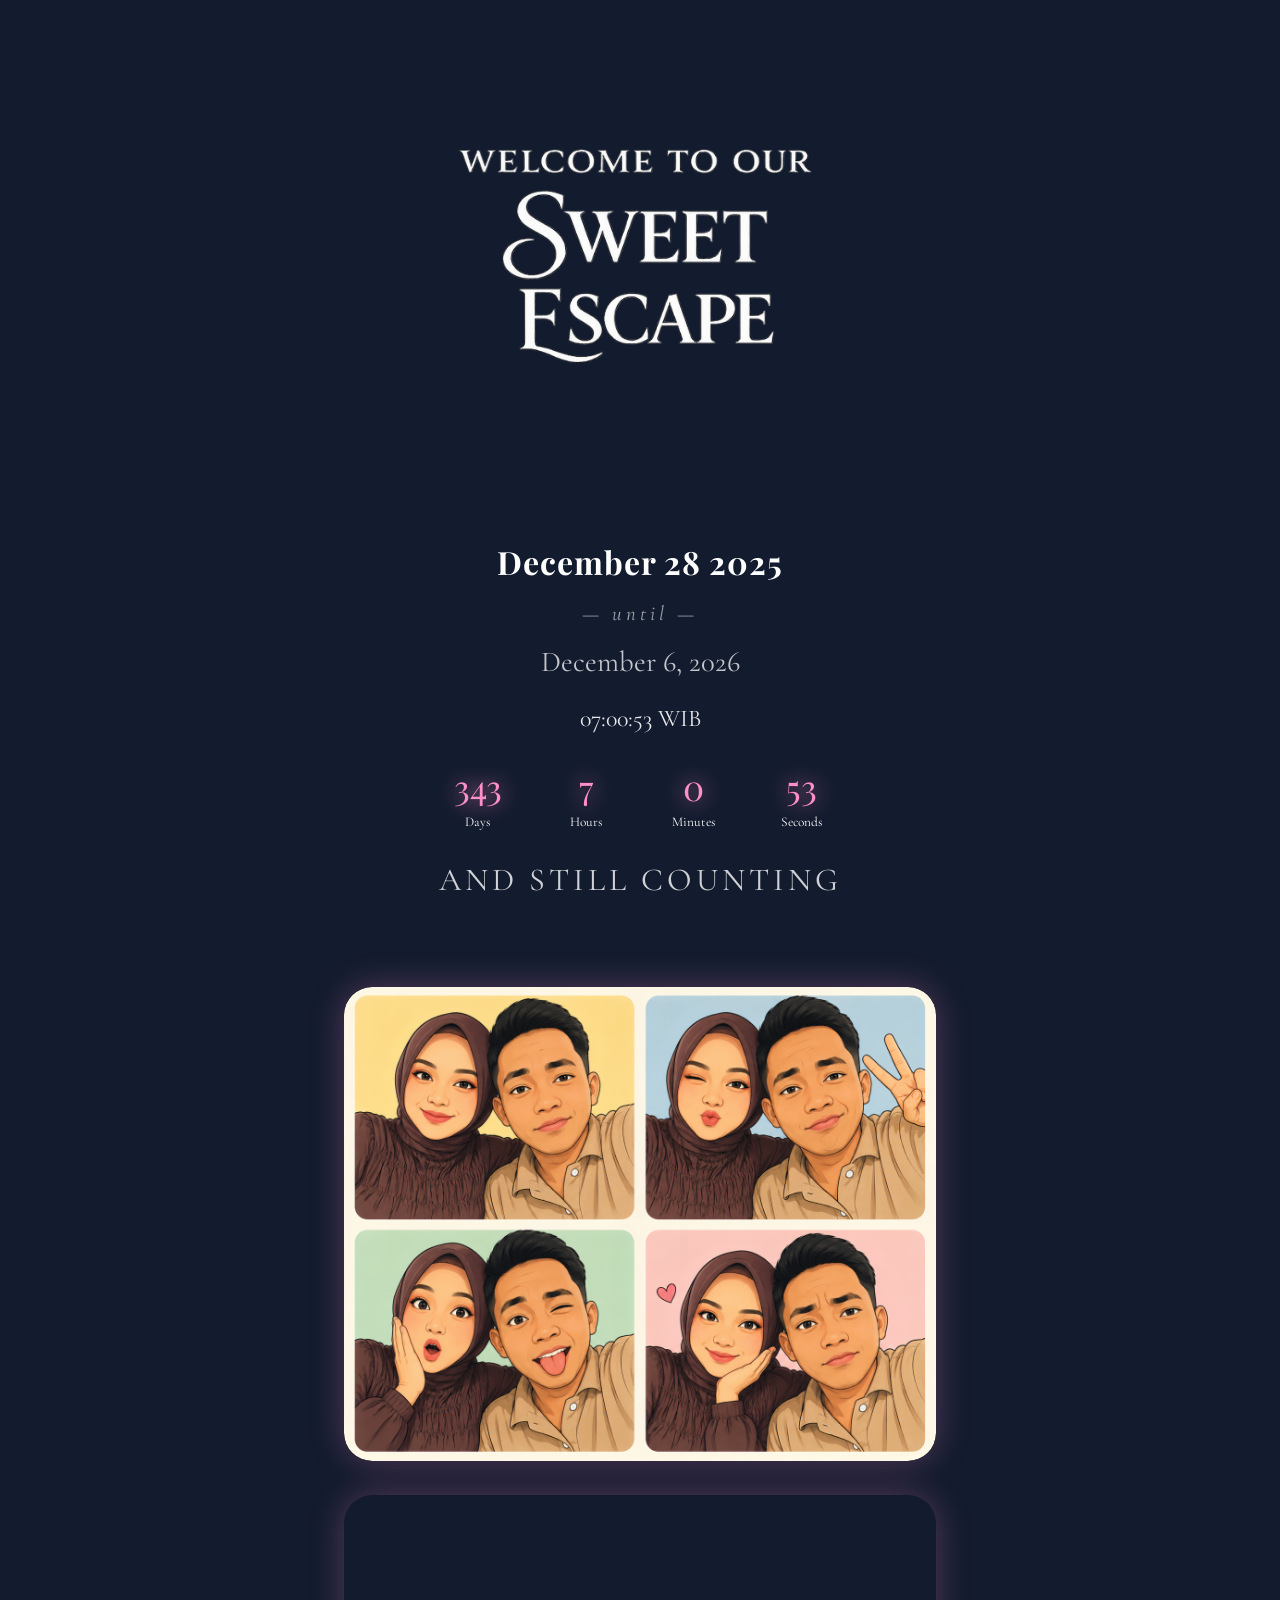
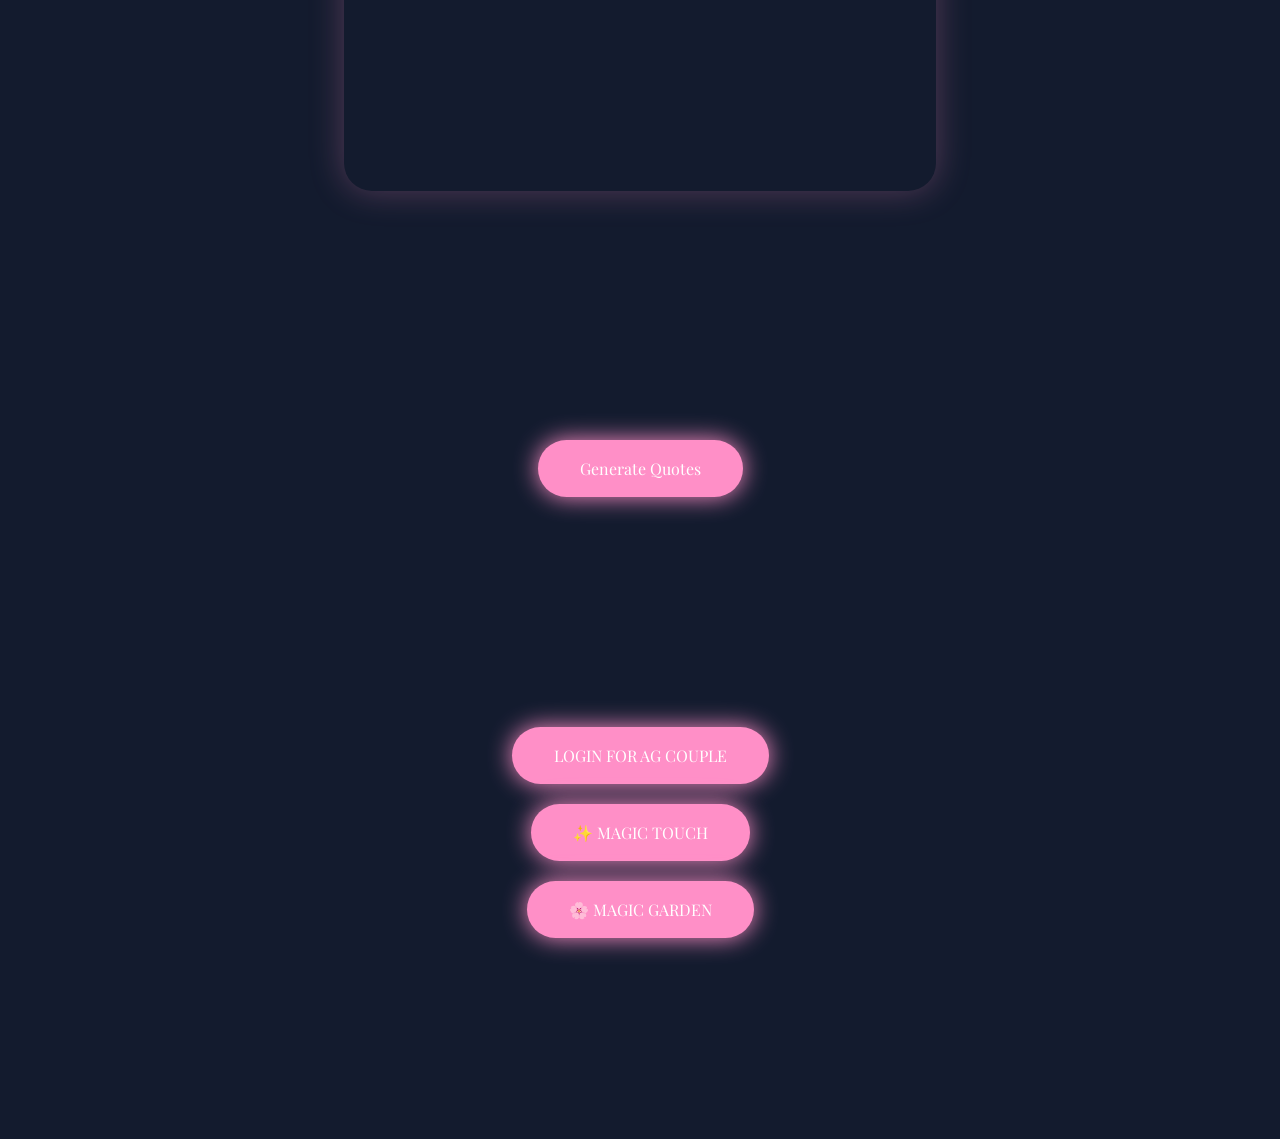
==== commit 42596305: "index.html" ====
--- a/index.html
+++ b/index.html
@@ -40,6 +40,8 @@
 
 <p>AND STILL COUNTING</p>
 
+<div id="specialDay"></div>
+  
 </div>
 </section>
 
--- a/style.css
+++ b/style.css
@@ -150,7 +150,8 @@
 
 #generateBtn,
 #loginBtn,
-#magicTouchBtn{
+#magicTouchBtn,
+#magicGardenBtn{
 padding:18px 42px;
 border:none;
 border-radius:999px;
@@ -164,8 +165,13 @@
 
 #generateBtn:hover,
 #loginBtn:hover,
-#magicTouchBtn:hover{
+#magicTouchBtn:hover,
+#magicGardenBtn:hover{
 transform:scale(1.06);
+}
+
+#magicGardenBtn{
+    margin-top:20px;
 }
 
 #loginBtn{
